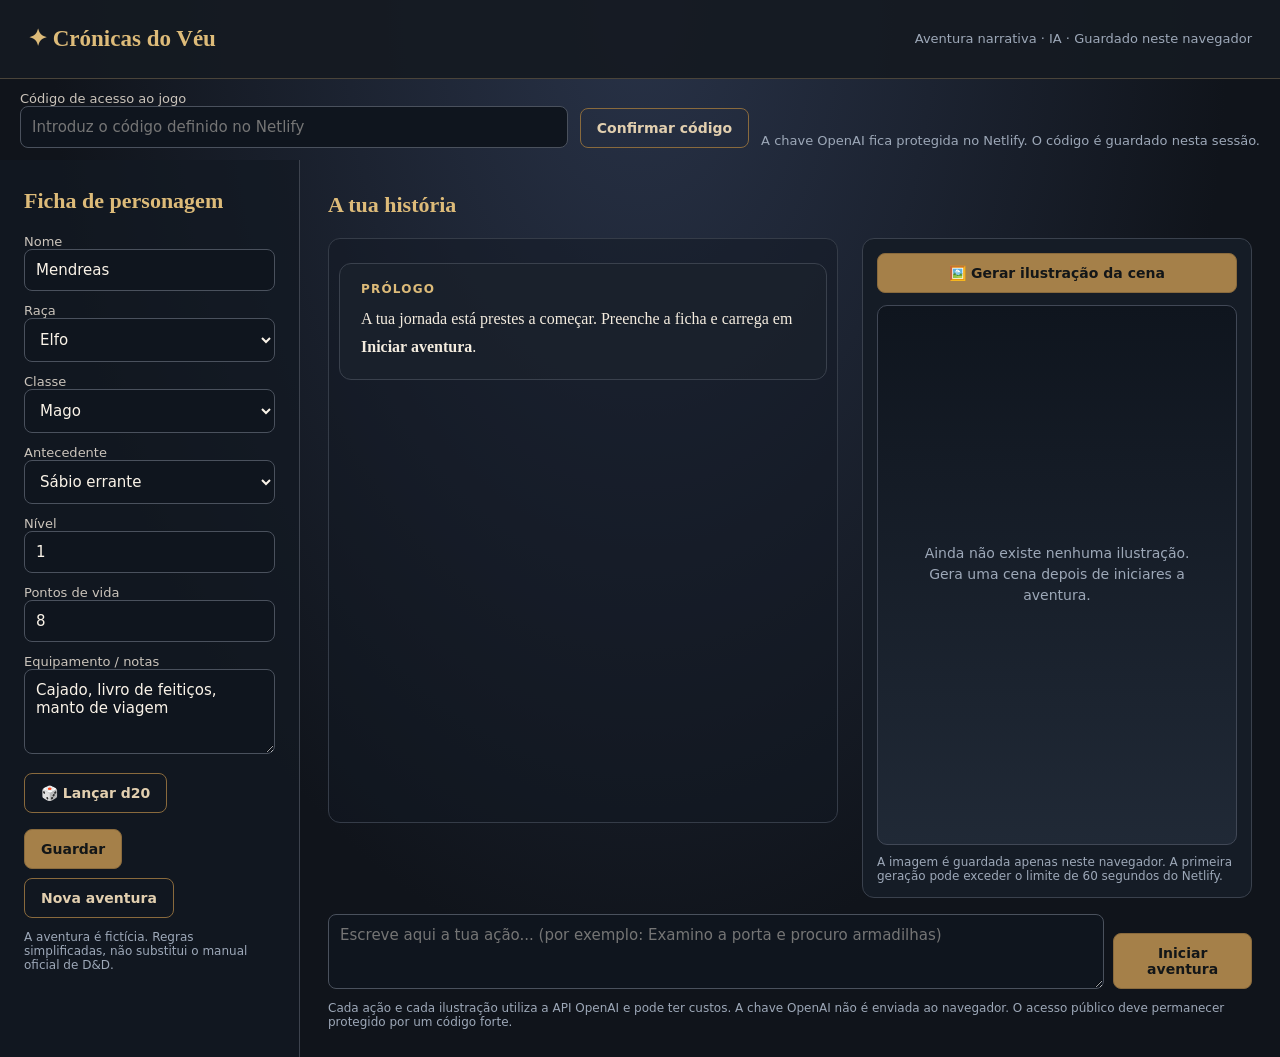
==== public/index.html @ f206622a "Add files via upload" ====
<!DOCTYPE html><html lang="pt"><head><meta charset="UTF-8"><meta name="viewport" content="width=device-width, initial-scale=1"><title>Crónicas do Véu — Aventura IA</title><style>
:root{color-scheme:dark;--gold:#ddbb79;--bg:#10141b;--panel:#1b222c;--muted:#9da8b8}*{box-sizing:border-box}body{margin:0;background:radial-gradient(ellipse at top,#283247,#10141b 65%);font:16px/1.55 Georgia,serif;color:#f4ecdf}header{padding:21px 28px;border-bottom:1px solid #4a443a;background:#151a22ee;display:flex;justify-content:space-between;gap:10px;align-items:center}header strong{font-size:23px;color:var(--gold)}header span,.muted{color:var(--muted);font:13px system-ui}main{display:grid;grid-template-columns:300px 1fr;max-width:1500px;margin:auto;min-height:calc(100vh - 77px)}aside{padding:24px;border-right:1px solid #3d434e;background:#131923bb}section{padding:28px;min-width:0}h2{font-size:22px;color:var(--gold);margin:0 0 16px}label{display:block;color:#cbc4bb;font:13px system-ui;margin-top:12px}input,select,textarea{width:100%;border:1px solid #4a515d;background:#0f151e;border-radius:8px;color:#faf3e8;padding:11px;font:15px system-ui}textarea{min-height:85px;resize:vertical}button{border:1px solid #896a3d;border-radius:8px;background:#a58049;color:#131618;padding:11px 16px;font-weight:700;cursor:pointer;font:600 14px system-ui}button:hover{filter:brightness(1.13)}button:disabled{opacity:.5;cursor:wait}.secondary{color:#e2cfaf;background:transparent}.buttons{display:flex;gap:9px;flex-wrap:wrap;margin-top:16px}.content-grid{display:grid;grid-template-columns:minmax(380px,850px) minmax(260px,420px);gap:24px;align-items:start;max-width:1300px;margin:auto}.scroll{height:calc(100vh - 315px);min-height:320px;overflow-y:auto;padding:10px;border:1px solid #353c48;border-radius:12px;background:#1118227a}.message{margin:14px 0;padding:18px 21px;border:1px solid #3a414d;border-radius:12px;background:#1b222cd9;white-space:pre-wrap;line-height:1.75}.message.user{background:#292b30;border-color:#685b48}.speaker{font:700 12px system-ui;letter-spacing:1.2px;color:var(--gold);margin-bottom:9px;text-transform:uppercase}.composer{max-width:1300px;margin:16px auto 0;display:flex;align-items:flex-end;gap:9px}.composer textarea{min-height:75px}small{color:#9da8b8}.hp{font:16px system-ui;color:#e2c489}#notice{margin:10px auto;max-width:1300px;color:#edc38c;font:13px system-ui}#dice{font:700 18px system-ui;color:#ddbb79}footer{padding-top:12px;color:#9da8b8;font:12px system-ui}.art-panel{border:1px solid #3a414d;border-radius:12px;background:#151c26;padding:14px;position:sticky;top:20px}.art-box{aspect-ratio:2/3;border-radius:10px;border:1px solid #414856;overflow:hidden;background:linear-gradient(180deg,#0f151e,#202936);display:flex;align-items:center;justify-content:center}.art-box img{width:100%;height:100%;object-fit:cover;display:block}.art-placeholder{padding:20px;text-align:center;color:#9da8b8;font:14px system-ui;line-height:1.5}.panel-note{font:12px system-ui;color:#9da8b8;margin-top:10px}.full{width:100%}@media(max-width:1100px){.content-grid{grid-template-columns:1fr}.art-panel{position:static}.scroll{height:52vh;min-height:300px}} @media(max-width:800px){main{display:block}aside{border-right:0;border-bottom:1px solid #3a414d}section{padding:16px}header{padding:15px}header strong{font-size:19px}}
</style></head><body><header><strong>✦ Crónicas do Véu</strong><span>Aventura narrativa · IA · Guardado neste navegador</span></header><div style="max-width:1500px;margin:12px auto;padding:0 20px;display:flex;gap:12px;align-items:end;flex-wrap:wrap"><label style="margin:0;flex:1;min-width:180px">Código de acesso ao jogo<input id="access" type="password" placeholder="Introduz o código definido no Netlify" autocomplete="off"></label><button id="accessSave" class="secondary">Confirmar código</button><span class="muted">A chave OpenAI fica protegida no Netlify. O código é guardado nesta sessão.</span></div><main><aside><h2>Ficha de personagem</h2><label>Nome<input id="name" value="Mendreas"></label><label>Raça<select id="race"><option>Elfo</option><option>Humano</option><option>Anão</option><option>Halfling</option><option>Draconato</option></select></label><label>Classe<select id="cls"><option>Mago</option><option>Guerreiro</option><option>Ladino</option><option>Clérigo</option><option>Patrulheiro</option><option>Bardo</option></select></label><label>Antecedente<select id="background"><option>Sábio errante</option><option>Explorador</option><option>Nobre</option><option>Artesão</option><option>Soldado</option></select></label><label>Nível<input id="level" type="number" min="1" max="20" value="1"></label><label>Pontos de vida<input id="hp" type="number" min="0" value="8"></label><label>Equipamento / notas<textarea id="notes">Cajado, livro de feitiços, manto de viagem</textarea></label><div class="buttons"><button class="secondary" id="roll">🎲 Lançar d20</button><span id="dice"></span></div><div class="buttons"><button id="save">Guardar</button><button id="new" class="secondary">Nova aventura</button></div><footer>A aventura é fictícia. Regras simplificadas, não substitui o manual oficial de D&D.</footer></aside><section><h2>A tua história</h2><div class="content-grid"><div><div class="scroll" id="chat"><div class="message"><div class="speaker">Prólogo</div>A tua jornada está prestes a começar. Preenche a ficha e carrega em <b>Iniciar aventura</b>.</div></div></div><div class="art-panel"><div class="buttons" style="margin-top:0;margin-bottom:12px"><button id="genimg" class="full">🖼️ Gerar ilustração da cena</button></div><div class="art-box" id="artBox"><div class="art-placeholder">Ainda não existe nenhuma ilustração.<br>Gera uma cena depois de iniciares a aventura.</div></div><div class="panel-note">A imagem é guardada apenas neste navegador. A primeira geração pode exceder o limite de 60 segundos do Netlify.</div></div></div><div id="notice"></div><div class="composer"><textarea id="action" placeholder="Escreve aqui a tua ação... (por exemplo: Examino a porta e procuro armadilhas)"></textarea><button id="send">Iniciar aventura</button></div><footer style="max-width:1300px;margin:auto">Cada ação e cada ilustração utiliza a API OpenAI e pode ter custos. A chave OpenAI não é enviada ao navegador. O acesso público deve permanecer protegido por um código forte.</footer></section></main><script>
const $=id=>document.getElementById(id);
let messages=[],busy=false,currentImage='',lastIllustratedAt=0;
const STORE='cronicas-do-veu-netlify-v1';
$('access').value=sessionStorage.getItem('dnd-game-code')||'';
$('accessSave').onclick=()=>{sessionStorage.setItem('dnd-game-code',$('access').value.trim());$('notice').textContent='Código de acesso registado nesta sessão.';};
const character=()=>({nome:$('name').value,raca:$('race').value,classe:$('cls').value,antecedente:$('background').value,nivel:Number($('level').value),pv:Number($('hp').value),equipamento:$('notes').value});
function fill(c){if(!c)return;for(const [id,key] of [['name','nome'],['race','raca'],['cls','classe'],['background','antecedente'],['level','nivel'],['hp','pv'],['notes','equipamento']])if(c[key]!==undefined)$(id).value=c[key];}
function render(){const box=$('chat');box.replaceChildren();if(!messages.length)box.innerHTML='<div class="message"><div class="speaker">Prólogo</div>A tua jornada está prestes a começar. Preenche a ficha e carrega em <b>Iniciar aventura</b>.</div>';for(const m of messages){const div=document.createElement('div');div.className='message '+m.role;const title=document.createElement('div');title.className='speaker';title.textContent=m.role==='assistant'?'Mestre de Jogo':'A tua ação';const t=document.createElement('div');t.textContent=m.content;div.append(title,t);box.append(div)}box.scrollTop=box.scrollHeight;$('send').textContent=messages.length?'Enviar ação':'Iniciar aventura';}
function renderImage(){const box=$('artBox');box.replaceChildren();if(!currentImage){box.innerHTML='<div class="art-placeholder">Ainda não existe nenhuma ilustração.<br>Gera uma cena depois de iniciares a aventura.</div>';return;}const img=document.createElement('img');img.src=currentImage;img.alt='Ilustração da cena atual';box.append(img);}
async function request(url,data){const code=$('access').value.trim();if(!code)throw Error('Introduz primeiro o código de acesso definido no Netlify.');sessionStorage.setItem('dnd-game-code',code);let r;try{r=await fetch(url,{method:'POST',headers:{'Content-Type':'application/json','x-game-code':code},body:JSON.stringify(data)});}catch(e){throw Error('Não foi possível comunicar com o servidor. '+e.message)}let j;try{j=await r.json()}catch(e){throw Error('Resposta inválida do Netlify. A função pode ter excedido o limite de tempo.')}if(!r.ok)throw Error(j.error||`Erro ${r.status}`);return j;}
function openDB(){return new Promise((resolve,reject)=>{const q=indexedDB.open('dnd-cronicas-images',1);q.onupgradeneeded=()=>q.result.createObjectStore('images');q.onsuccess=()=>resolve(q.result);q.onerror=()=>reject(q.error);})}
async function saveImage(img){const db=await openDB();return new Promise((resolve,reject)=>{const tx=db.transaction('images','readwrite');tx.objectStore('images').put(img,'last');tx.oncomplete=()=>{db.close();resolve()};tx.onerror=()=>reject(tx.error);})}
async function loadImage(){const db=await openDB();return new Promise((resolve,reject)=>{const tx=db.transaction('images','readonly');const q=tx.objectStore('images').get('last');q.onsuccess=()=>{db.close();resolve(q.result||'')};q.onerror=()=>reject(q.error);})}
async function save(){localStorage.setItem(STORE,JSON.stringify({character:character(),messages}));$('notice').textContent='Aventura guardada neste navegador.';}
$('send').onclick=async()=>{if(busy)return;const action=$('action').value.trim()||(messages.length?'':'Começa uma nova aventura de fantasia com um mistério emocionante e escolhas iniciais.');if(!action)return;$('action').value='';const prior=messages.slice();messages.push({role:'user',content:action});render();busy=true;$('send').disabled=true;$('genimg').disabled=true;$('notice').textContent='O Mestre de Jogo está a preparar a cena...';try{const response=await request('/api/story',{character:character(),messages});messages.push({role:'assistant',content:response.text});render();await save()}catch(e){messages=prior;render();$('action').value=action;$('notice').textContent=e.message}finally{busy=false;$('send').disabled=false;$('genimg').disabled=false;}};
$('action').addEventListener('keydown',e=>{if(e.key==='Enter'&&e.ctrlKey){e.preventDefault();$('send').click();}});
$('save').onclick=()=>save().catch(e=>$('notice').textContent=e.message);
$('new').onclick=async()=>{if(!confirm('Começar de novo? O progresso anterior guardado neste navegador será substituído.'))return;messages=[];currentImage='';render();renderImage();await save();await saveImage('')};
$('roll').onclick=()=>{$('dice').textContent=String(Math.floor(Math.random()*20)+1);};
$('genimg').onclick=async()=>{if(busy)return;if(!messages.some(m=>m.role==='assistant')){$('notice').textContent='Inicia primeiro a aventura para haver uma cena a ilustrar.';return;}busy=true;$('send').disabled=true;$('genimg').disabled=true;$('notice').textContent='A gerar ilustração...';try{const response=await request('/api/image',{character:character(),messages});currentImage=response.image_data;renderImage();await saveImage(currentImage);$('notice').textContent='Ilustração gerada e guardada neste navegador.'}catch(e){$('notice').textContent=e.message+' Se a geração demorou mais de 60 segundos, esta versão pode precisar de processamento assíncrono.'}finally{busy=false;$('send').disabled=false;$('genimg').disabled=false;}};
(async()=>{try{const s=JSON.parse(localStorage.getItem(STORE)||'{}');fill(s.character);messages=Array.isArray(s.messages)?s.messages:[];render();currentImage=await loadImage();renderImage();}catch(e){$('notice').textContent='Não foi possível recuperar a gravação: '+e.message;}})();
</script></body></html>
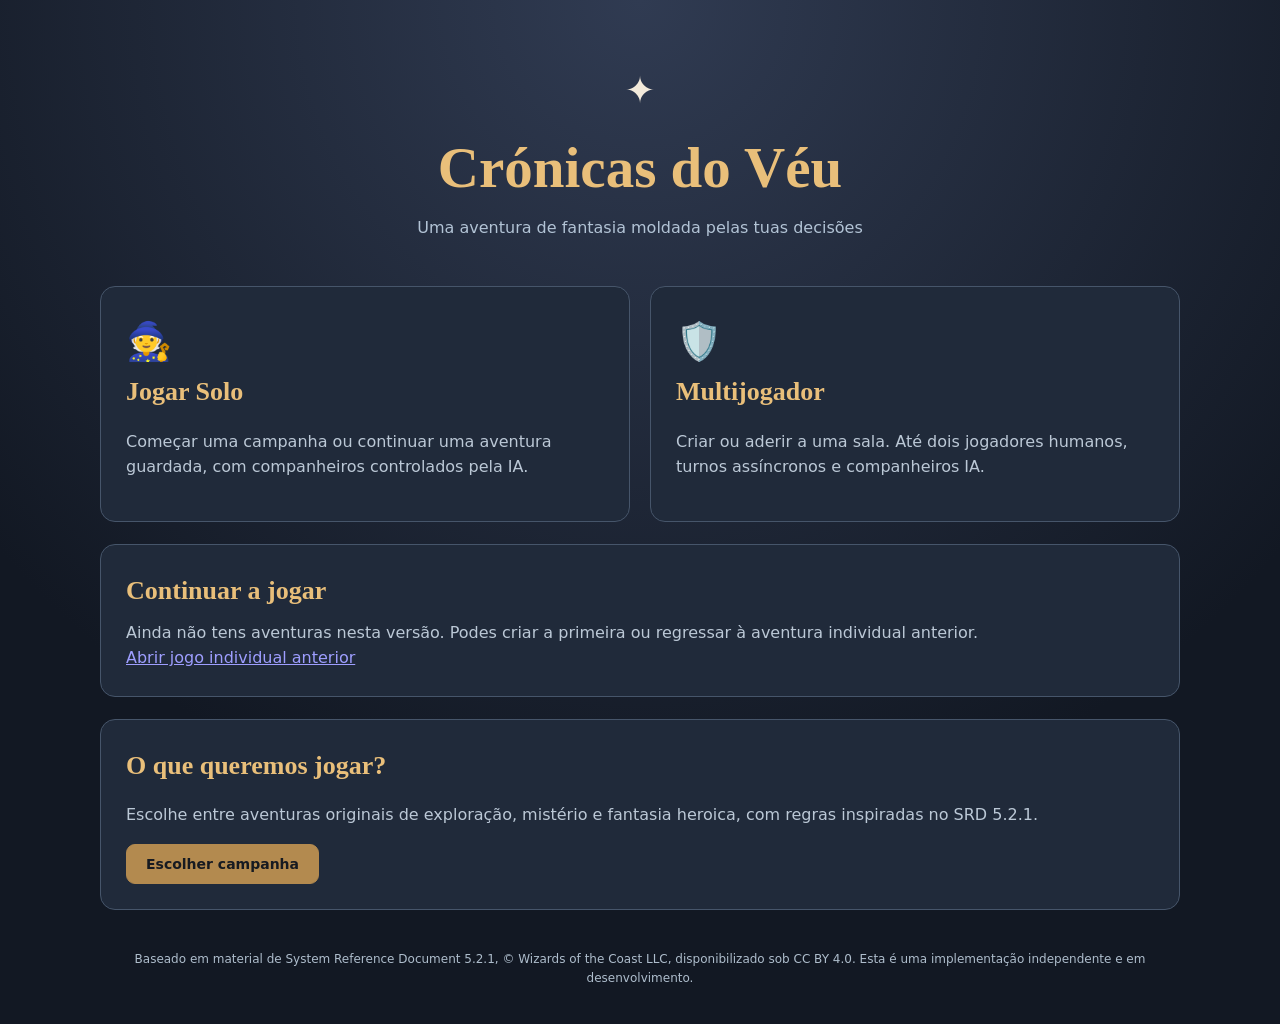
==== commit 8b908c2e: "Introduce unified home screen for solo and multiplayer plus saved campaigns" ====
--- a/public/index.html
+++ b/public/index.html
@@ -1,25 +1,24 @@
-<!DOCTYPE html><html lang="pt"><head><meta charset="UTF-8"><meta name="viewport" content="width=device-width, initial-scale=1"><title>Crónicas do Véu — Aventura IA</title><style>
-:root{color-scheme:dark;--gold:#ddbb79;--bg:#10141b;--panel:#1b222c;--muted:#9da8b8}*{box-sizing:border-box}body{margin:0;background:radial-gradient(ellipse at top,#283247,#10141b 65%);font:16px/1.55 Georgia,serif;color:#f4ecdf}header{padding:21px 28px;border-bottom:1px solid #4a443a;background:#151a22ee;display:flex;justify-content:space-between;gap:10px;align-items:center}header strong{font-size:23px;color:var(--gold)}header span,.muted{color:var(--muted);font:13px system-ui}main{display:grid;grid-template-columns:300px 1fr;max-width:1500px;margin:auto;min-height:calc(100vh - 77px)}aside{padding:24px;border-right:1px solid #3d434e;background:#131923bb}section{padding:28px;min-width:0}h2{font-size:22px;color:var(--gold);margin:0 0 16px}label{display:block;color:#cbc4bb;font:13px system-ui;margin-top:12px}input,select,textarea{width:100%;border:1px solid #4a515d;background:#0f151e;border-radius:8px;color:#faf3e8;padding:11px;font:15px system-ui}textarea{min-height:85px;resize:vertical}button{border:1px solid #896a3d;border-radius:8px;background:#a58049;color:#131618;padding:11px 16px;font-weight:700;cursor:pointer;font:600 14px system-ui}button:hover{filter:brightness(1.13)}button:disabled{opacity:.5;cursor:wait}.secondary{color:#e2cfaf;background:transparent}.buttons{display:flex;gap:9px;flex-wrap:wrap;margin-top:16px}.content-grid{display:grid;grid-template-columns:minmax(380px,850px) minmax(260px,420px);gap:24px;align-items:start;max-width:1300px;margin:auto}.scroll{height:calc(100vh - 315px);min-height:320px;overflow-y:auto;padding:10px;border:1px solid #353c48;border-radius:12px;background:#1118227a}.message{margin:14px 0;padding:18px 21px;border:1px solid #3a414d;border-radius:12px;background:#1b222cd9;white-space:pre-wrap;line-height:1.75}.message.user{background:#292b30;border-color:#685b48}.speaker{font:700 12px system-ui;letter-spacing:1.2px;color:var(--gold);margin-bottom:9px;text-transform:uppercase}.composer{max-width:1300px;margin:16px auto 0;display:flex;align-items:flex-end;gap:9px}.composer textarea{min-height:75px}small{color:#9da8b8}.hp{font:16px system-ui;color:#e2c489}#notice{margin:10px auto;max-width:1300px;color:#edc38c;font:13px system-ui}#dice{font:700 18px system-ui;color:#ddbb79}footer{padding-top:12px;color:#9da8b8;font:12px system-ui}.art-panel{border:1px solid #3a414d;border-radius:12px;background:#151c26;padding:14px;position:sticky;top:20px}.art-box{aspect-ratio:2/3;border-radius:10px;border:1px solid #414856;overflow:hidden;background:linear-gradient(180deg,#0f151e,#202936);display:flex;align-items:center;justify-content:center}.art-box img{width:100%;height:100%;object-fit:cover;display:block}.art-placeholder{padding:20px;text-align:center;color:#9da8b8;font:14px system-ui;line-height:1.5}.panel-note{font:12px system-ui;color:#9da8b8;margin-top:10px}.full{width:100%}@media(max-width:1100px){.content-grid{grid-template-columns:1fr}.art-panel{position:static}.scroll{height:52vh;min-height:300px}} @media(max-width:800px){main{display:block}aside{border-right:0;border-bottom:1px solid #3a414d}section{padding:16px}header{padding:15px}header strong{font-size:19px}}
-</style></head><body><header><strong>✦ Crónicas do Véu</strong><span>Aventura narrativa · IA · Guardado neste navegador</span></header><div style="max-width:1500px;margin:12px auto;padding:0 20px;display:flex;gap:12px;align-items:end;flex-wrap:wrap"><label style="margin:0;flex:1;min-width:180px">Código de acesso ao jogo<input id="access" type="password" placeholder="Introduz o código definido no Netlify" autocomplete="off"></label><button id="accessSave" class="secondary">Confirmar código</button><span class="muted">A chave OpenAI fica protegida no Netlify. O código é guardado nesta sessão.</span></div><main><aside><h2>Ficha de personagem</h2><label>Nome<input id="name" value="Mendreas"></label><label>Raça<select id="race"><option>Elfo</option><option>Humano</option><option>Anão</option><option>Halfling</option><option>Draconato</option></select></label><label>Classe<select id="cls"><option>Mago</option><option>Guerreiro</option><option>Ladino</option><option>Clérigo</option><option>Patrulheiro</option><option>Bardo</option></select></label><label>Antecedente<select id="background"><option>Sábio errante</option><option>Explorador</option><option>Nobre</option><option>Artesão</option><option>Soldado</option></select></label><label>Nível<input id="level" type="number" min="1" max="20" value="1"></label><label>Pontos de vida<input id="hp" type="number" min="0" value="8"></label><label>Equipamento / notas<textarea id="notes">Cajado, livro de feitiços, manto de viagem</textarea></label><div class="buttons"><button class="secondary" id="roll">🎲 Lançar d20</button><span id="dice"></span></div><div class="buttons"><button id="save">Guardar</button><button id="new" class="secondary">Nova aventura</button></div><footer>A aventura é fictícia. Regras simplificadas, não substitui o manual oficial de D&D.</footer></aside><section><h2>A tua história</h2><div class="content-grid"><div><div class="scroll" id="chat"><div class="message"><div class="speaker">Prólogo</div>A tua jornada está prestes a começar. Preenche a ficha e carrega em <b>Iniciar aventura</b>.</div></div></div><div class="art-panel"><div class="buttons" style="margin-top:0;margin-bottom:12px"><button id="genimg" class="full">🖼️ Gerar ilustração da cena</button></div><div class="art-box" id="artBox"><div class="art-placeholder">Ainda não existe nenhuma ilustração.<br>Gera uma cena depois de iniciares a aventura.</div></div><div class="panel-note">A imagem é guardada apenas neste navegador. A primeira geração pode exceder o limite de 60 segundos do Netlify.</div></div></div><div id="notice"></div><div class="composer"><textarea id="action" placeholder="Escreve aqui a tua ação... (por exemplo: Examino a porta e procuro armadilhas)"></textarea><button id="send">Iniciar aventura</button></div><footer style="max-width:1300px;margin:auto">Cada ação e cada ilustração utiliza a API OpenAI e pode ter custos. A chave OpenAI não é enviada ao navegador. O acesso público deve permanecer protegido por um código forte.</footer></section></main><script>
-const $=id=>document.getElementById(id);
-let messages=[],busy=false,currentImage='',lastIllustratedAt=0;
-const STORE='cronicas-do-veu-netlify-v1';
-$('access').value=sessionStorage.getItem('dnd-game-code')||'';
-$('accessSave').onclick=()=>{sessionStorage.setItem('dnd-game-code',$('access').value.trim());$('notice').textContent='Código de acesso registado nesta sessão.';};
-const character=()=>({nome:$('name').value,raca:$('race').value,classe:$('cls').value,antecedente:$('background').value,nivel:Number($('level').value),pv:Number($('hp').value),equipamento:$('notes').value});
-function fill(c){if(!c)return;for(const [id,key] of [['name','nome'],['race','raca'],['cls','classe'],['background','antecedente'],['level','nivel'],['hp','pv'],['notes','equipamento']])if(c[key]!==undefined)$(id).value=c[key];}
-function render(){const box=$('chat');box.replaceChildren();if(!messages.length)box.innerHTML='<div class="message"><div class="speaker">Prólogo</div>A tua jornada está prestes a começar. Preenche a ficha e carrega em <b>Iniciar aventura</b>.</div>';for(const m of messages){const div=document.createElement('div');div.className='message '+m.role;const title=document.createElement('div');title.className='speaker';title.textContent=m.role==='assistant'?'Mestre de Jogo':'A tua ação';const t=document.createElement('div');t.textContent=m.content;div.append(title,t);box.append(div)}box.scrollTop=box.scrollHeight;$('send').textContent=messages.length?'Enviar ação':'Iniciar aventura';}
-function renderImage(){const box=$('artBox');box.replaceChildren();if(!currentImage){box.innerHTML='<div class="art-placeholder">Ainda não existe nenhuma ilustração.<br>Gera uma cena depois de iniciares a aventura.</div>';return;}const img=document.createElement('img');img.src=currentImage;img.alt='Ilustração da cena atual';box.append(img);}
-async function request(url,data){const code=$('access').value.trim();if(!code)throw Error('Introduz primeiro o código de acesso definido no Netlify.');sessionStorage.setItem('dnd-game-code',code);let r;try{r=await fetch(url,{method:'POST',headers:{'Content-Type':'application/json','x-game-code':code},body:JSON.stringify(data)});}catch(e){throw Error('Não foi possível comunicar com o servidor. '+e.message)}let j;try{j=await r.json()}catch(e){throw Error('Resposta inválida do Netlify. A função pode ter excedido o limite de tempo.')}if(!r.ok)throw Error(j.error||`Erro ${r.status}`);return j;}
-function openDB(){return new Promise((resolve,reject)=>{const q=indexedDB.open('dnd-cronicas-images',1);q.onupgradeneeded=()=>q.result.createObjectStore('images');q.onsuccess=()=>resolve(q.result);q.onerror=()=>reject(q.error);})}
-async function saveImage(img){const db=await openDB();return new Promise((resolve,reject)=>{const tx=db.transaction('images','readwrite');tx.objectStore('images').put(img,'last');tx.oncomplete=()=>{db.close();resolve()};tx.onerror=()=>reject(tx.error);})}
-async function loadImage(){const db=await openDB();return new Promise((resolve,reject)=>{const tx=db.transaction('images','readonly');const q=tx.objectStore('images').get('last');q.onsuccess=()=>{db.close();resolve(q.result||'')};q.onerror=()=>reject(q.error);})}
-async function save(){localStorage.setItem(STORE,JSON.stringify({character:character(),messages}));$('notice').textContent='Aventura guardada neste navegador.';}
-$('send').onclick=async()=>{if(busy)return;const action=$('action').value.trim()||(messages.length?'':'Começa uma nova aventura de fantasia com um mistério emocionante e escolhas iniciais.');if(!action)return;$('action').value='';const prior=messages.slice();messages.push({role:'user',content:action});render();busy=true;$('send').disabled=true;$('genimg').disabled=true;$('notice').textContent='O Mestre de Jogo está a preparar a cena...';try{const response=await request('/api/story',{character:character(),messages});messages.push({role:'assistant',content:response.text});render();await save()}catch(e){messages=prior;render();$('action').value=action;$('notice').textContent=e.message}finally{busy=false;$('send').disabled=false;$('genimg').disabled=false;}};
-$('action').addEventListener('keydown',e=>{if(e.key==='Enter'&&e.ctrlKey){e.preventDefault();$('send').click();}});
-$('save').onclick=()=>save().catch(e=>$('notice').textContent=e.message);
-$('new').onclick=async()=>{if(!confirm('Começar de novo? O progresso anterior guardado neste navegador será substituído.'))return;messages=[];currentImage='';render();renderImage();await save();await saveImage('')};
-$('roll').onclick=()=>{$('dice').textContent=String(Math.floor(Math.random()*20)+1);};
-$('genimg').onclick=async()=>{if(busy)return;if(!messages.some(m=>m.role==='assistant')){$('notice').textContent='Inicia primeiro a aventura para haver uma cena a ilustrar.';return;}busy=true;$('send').disabled=true;$('genimg').disabled=true;$('notice').textContent='A gerar ilustração...';try{const response=await request('/api/image',{character:character(),messages});currentImage=response.image_data;renderImage();await saveImage(currentImage);$('notice').textContent='Ilustração gerada e guardada neste navegador.'}catch(e){$('notice').textContent=e.message+' Se a geração demorou mais de 60 segundos, esta versão pode precisar de processamento assíncrono.'}finally{busy=false;$('send').disabled=false;$('genimg').disabled=false;}};
-(async()=>{try{const s=JSON.parse(localStorage.getItem(STORE)||'{}');fill(s.character);messages=Array.isArray(s.messages)?s.messages:[];render();currentImage=await loadImage();renderImage();}catch(e){$('notice').textContent='Não foi possível recuperar a gravação: '+e.message;}})();
+<!doctype html><html lang="pt-PT"><head><meta charset="utf-8"><meta name="viewport" content="width=device-width,initial-scale=1">
+<title>Crónicas do Véu — Início</title>
+<style>
+:root{color-scheme:dark}*{box-sizing:border-box}body{margin:0;background:radial-gradient(circle at 50% 0,#303b52,#121823 70%);color:#f3eadb;font:16px/1.6 system-ui;min-height:100vh}
+main{max-width:1120px;margin:auto;padding:36px 20px}h1,h2,h3{font-family:Georgia,serif;color:#e9bf7a}h1{font-size:clamp(32px,5vw,57px);margin:2px 0}h2{font-size:26px;margin:0 0 8px}
+header{text-align:center;padding:25px 5px 45px}header p{color:#b2c3d5;margin:0}
+.tiles{display:grid;grid-template-columns:repeat(2,minmax(0,1fr));gap:20px}.tile,.panel{background:#202a3a;border:1px solid #46556a;border-radius:15px;padding:25px}.tile{display:block;text-decoration:none;color:#f4eada;transition:transform .15s}.tile:hover{transform:translateY(-3px);border-color:#c39a5d}.glyph{font-size:37px}.tile p,.muted{color:#bbc8d6}button,.button{display:inline-block;cursor:pointer;padding:11px 19px;background:#b38a4f;color:#161a21;border:1px solid #b38a4f;border-radius:9px;font-weight:700;text-decoration:none;font:600 14px system-ui}
+button.secondary{background:transparent;color:#e6c18b}section{margin:22px 0}.save{display:flex;justify-content:space-between;gap:12px;align-items:center;border-bottom:1px solid #3a485a;padding:12px 0}.save:last-child{border:0}.save small{display:block;color:#b5c5d4}footer{color:#aebdcc;font-size:12px;text-align:center;margin-top:40px}
+@media(max-width:650px){.tiles{grid-template-columns:1fr}.save{flex-direction:column;align-items:start}}
+</style></head><body><main><header><div class="glyph">✦</div><h1>Crónicas do Véu</h1><p>Uma aventura de fantasia moldada pelas tuas decisões</p></header>
+<div class="tiles">
+<a class="tile" href="/campanhas.html?modo=solo"><div class="glyph">🧙</div><h2>Jogar Solo</h2><p>Começar uma campanha ou continuar uma aventura guardada, com companheiros controlados pela IA.</p></a>
+<a class="tile" href="/multijogador.html"><div class="glyph">🛡️</div><h2>Multijogador</h2><p>Criar ou aderir a uma sala. Até dois jogadores humanos, turnos assíncronos e companheiros IA.</p></a>
+</div>
+<section class="panel"><h2>Continuar a jogar</h2><div id="saves" class="muted">A consultar as aventuras guardadas neste navegador…</div></section>
+<section class="panel"><h2>O que queremos jogar?</h2><p class="muted">Escolhe entre aventuras originais de exploração, mistério e fantasia heroica, com regras inspiradas no SRD 5.2.1.</p><a class="button" href="/campanhas.html?modo=solo">Escolher campanha</a></section>
+<footer>Baseado em material de System Reference Document 5.2.1, © Wizards of the Coast LLC, disponibilizado sob CC BY 4.0. Esta é uma implementação independente e em desenvolvimento.</footer></main>
+<script>
+const list=document.getElementById('saves');list.replaceChildren();
+const ids=JSON.parse(localStorage.getItem('cv-save-index')||'[]');
+if(!ids.length){list.textContent='Ainda não tens aventuras nesta versão. Podes criar a primeira ou regressar à aventura individual anterior.';const a=document.createElement('a');a.href='/solo.html';a.textContent='Abrir jogo individual anterior';list.append(document.createElement('br'),a)}
+for(const id of ids){let s;try{s=JSON.parse(localStorage.getItem('cv-save-'+id)||'null')}catch{}
+if(!s)continue;const row=document.createElement('div');row.className='save';const left=document.createElement('div');left.innerHTML='<strong></strong><small></small>';left.querySelector('strong').textContent=s.character?.nome||'Aventura';left.querySelector('small').textContent=(s.campaign||'Campanha')+' · '+new Date(s.updated||Date.now()).toLocaleString('pt-PT');const a=document.createElement('a');a.className='button';a.textContent='Continuar';a.href='/solo.html?save='+encodeURIComponent(id);row.append(left,a);list.append(row)}
 </script></body></html>
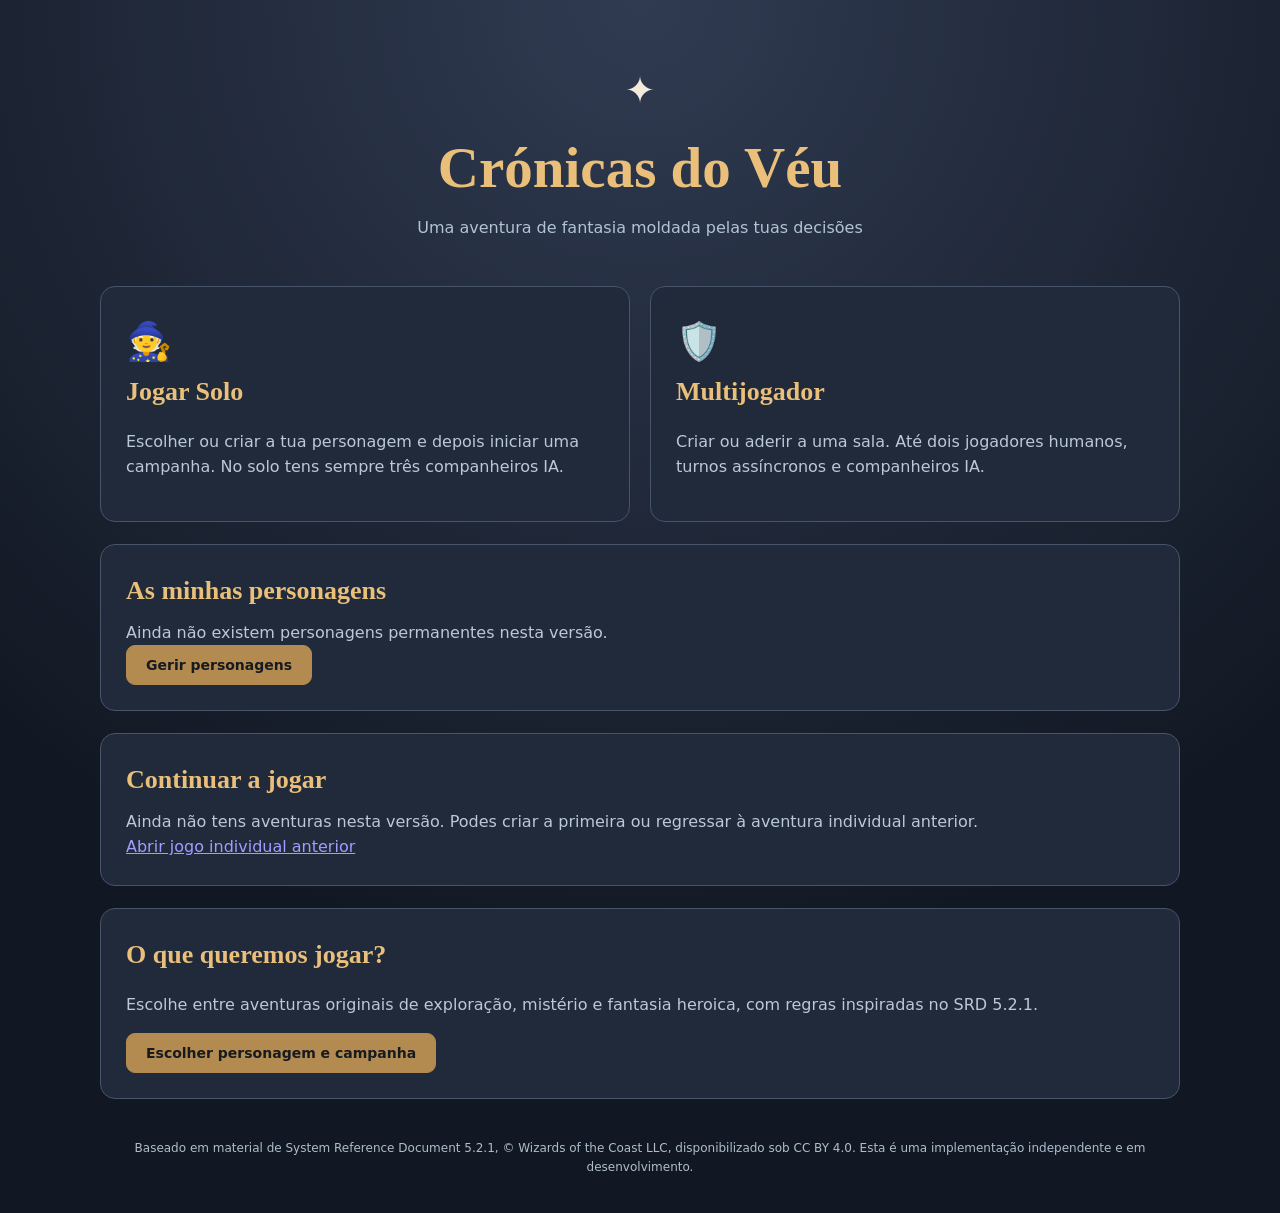
==== commit dfcb3f29: "Route solo entry to permanent characters before campaign selection" ====
--- a/public/index.html
+++ b/public/index.html
@@ -9,14 +9,15 @@
 @media(max-width:650px){.tiles{grid-template-columns:1fr}.save{flex-direction:column;align-items:start}}
 </style></head><body><main><header><div class="glyph">✦</div><h1>Crónicas do Véu</h1><p>Uma aventura de fantasia moldada pelas tuas decisões</p></header>
 <div class="tiles">
-<a class="tile" href="/campanhas.html?modo=solo"><div class="glyph">🧙</div><h2>Jogar Solo</h2><p>Começar uma campanha ou continuar uma aventura guardada, com companheiros controlados pela IA.</p></a>
+<a class="tile" href="/personagens.html"><div class="glyph">🧙</div><h2>Jogar Solo</h2><p>Escolher ou criar a tua personagem e depois iniciar uma campanha. No solo tens sempre três companheiros IA.</p></a>
 <a class="tile" href="/multijogador.html"><div class="glyph">🛡️</div><h2>Multijogador</h2><p>Criar ou aderir a uma sala. Até dois jogadores humanos, turnos assíncronos e companheiros IA.</p></a>
 </div>
-<section class="panel"><h2>Continuar a jogar</h2><div id="saves" class="muted">A consultar as aventuras guardadas neste navegador…</div></section>
-<section class="panel"><h2>O que queremos jogar?</h2><p class="muted">Escolhe entre aventuras originais de exploração, mistério e fantasia heroica, com regras inspiradas no SRD 5.2.1.</p><a class="button" href="/campanhas.html?modo=solo">Escolher campanha</a></section>
+<section class="panel"><h2>As minhas personagens</h2><div id="characters" class="muted"></div><a class="button" href="/personagens.html">Gerir personagens</a></section><section class="panel"><h2>Continuar a jogar</h2><div id="saves" class="muted">A consultar as aventuras guardadas neste navegador…</div></section>
+<section class="panel"><h2>O que queremos jogar?</h2><p class="muted">Escolhe entre aventuras originais de exploração, mistério e fantasia heroica, com regras inspiradas no SRD 5.2.1.</p><a class="button" href="/personagens.html">Escolher personagem e campanha</a></section>
 <footer>Baseado em material de System Reference Document 5.2.1, © Wizards of the Coast LLC, disponibilizado sob CC BY 4.0. Esta é uma implementação independente e em desenvolvimento.</footer></main>
 <script>
 const list=document.getElementById('saves');list.replaceChildren();
+const charList=document.getElementById('characters');const profileIds=JSON.parse(localStorage.getItem('cv-character-index')||'[]');charList.textContent=profileIds.length?profileIds.map(id=>{const x=JSON.parse(localStorage.getItem('cv-character-'+id)||'null');return x?x.nome+' · Nível '+(x.nivel||1):''}).filter(Boolean).join(' · '):'Ainda não existem personagens permanentes nesta versão.';
 const ids=JSON.parse(localStorage.getItem('cv-save-index')||'[]');
 if(!ids.length){list.textContent='Ainda não tens aventuras nesta versão. Podes criar a primeira ou regressar à aventura individual anterior.';const a=document.createElement('a');a.href='/solo.html';a.textContent='Abrir jogo individual anterior';list.append(document.createElement('br'),a)}
 for(const id of ids){let s;try{s=JSON.parse(localStorage.getItem('cv-save-'+id)||'null')}catch{}
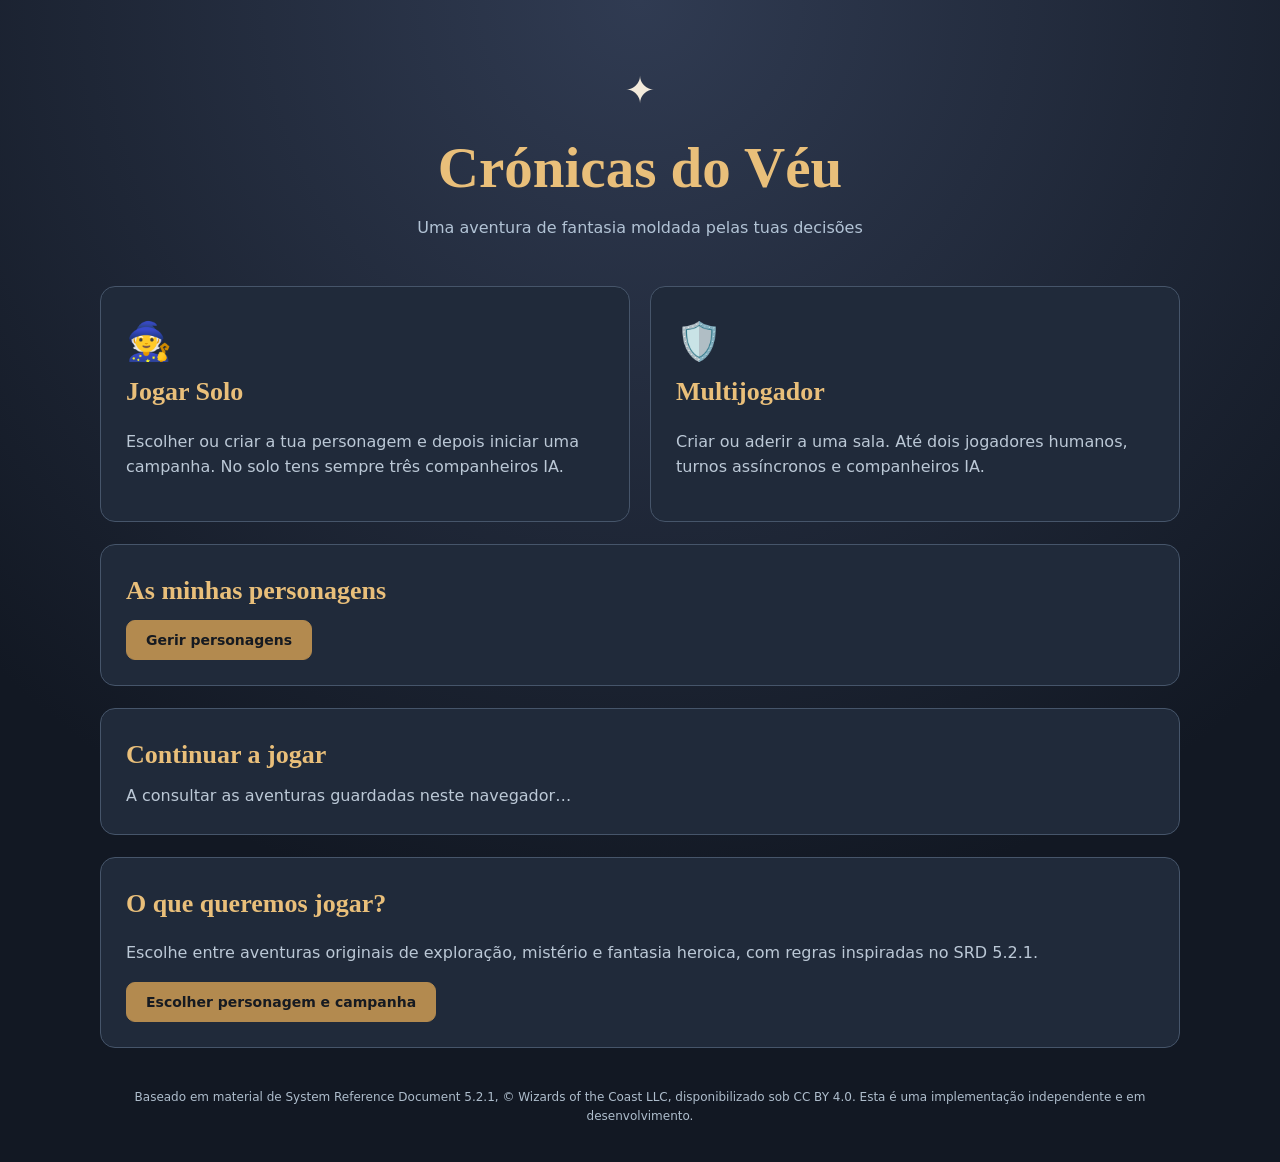
==== commit 92ad0f56: "Require account login and restore cloud state before loading public/index.html" ====
--- a/public/index.html
+++ b/public/index.html
@@ -15,7 +15,12 @@
 <section class="panel"><h2>As minhas personagens</h2><div id="characters" class="muted"></div><a class="button" href="/personagens.html">Gerir personagens</a></section><section class="panel"><h2>Continuar a jogar</h2><div id="saves" class="muted">A consultar as aventuras guardadas neste navegador…</div></section>
 <section class="panel"><h2>O que queremos jogar?</h2><p class="muted">Escolhe entre aventuras originais de exploração, mistério e fantasia heroica, com regras inspiradas no SRD 5.2.1.</p><a class="button" href="/personagens.html">Escolher personagem e campanha</a></section>
 <footer>Baseado em material de System Reference Document 5.2.1, © Wizards of the Coast LLC, disponibilizado sob CC BY 4.0. Esta é uma implementação independente e em desenvolvimento.</footer></main>
-<script>
+<script type="module">
+import {requireLogin} from '/auth-client.mjs';
+import {restorePlayerState} from '/cloud-sync.mjs';
+if(await requireLogin()){
+ try{await restorePlayerState()}catch(e){console.warn('Sincronização pendente:',e.message)}
+}
 const list=document.getElementById('saves');list.replaceChildren();
 const charList=document.getElementById('characters');const profileIds=JSON.parse(localStorage.getItem('cv-character-index')||'[]');charList.textContent=profileIds.length?profileIds.map(id=>{const x=JSON.parse(localStorage.getItem('cv-character-'+id)||'null');return x?x.nome+' · Nível '+(x.nivel||1):''}).filter(Boolean).join(' · '):'Ainda não existem personagens permanentes nesta versão.';
 const ids=JSON.parse(localStorage.getItem('cv-save-index')||'[]');
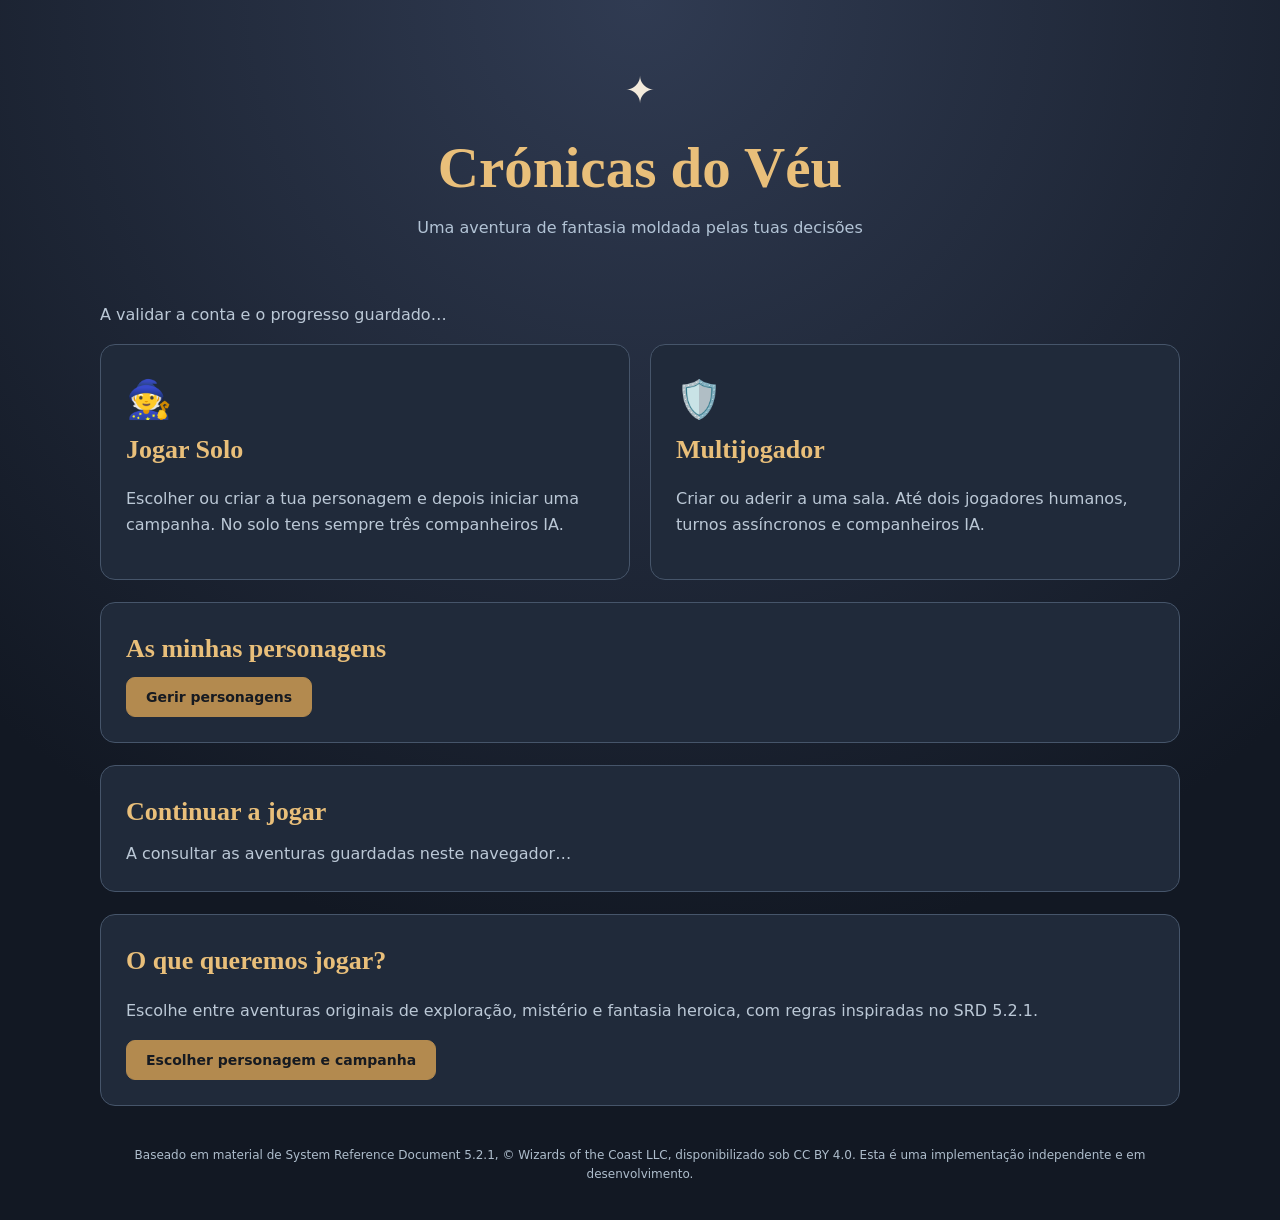
==== commit 355be796: "Display clear account and cloud sync status on home screen" ====
--- a/public/index.html
+++ b/public/index.html
@@ -8,6 +8,7 @@
 button.secondary{background:transparent;color:#e6c18b}section{margin:22px 0}.save{display:flex;justify-content:space-between;gap:12px;align-items:center;border-bottom:1px solid #3a485a;padding:12px 0}.save:last-child{border:0}.save small{display:block;color:#b5c5d4}footer{color:#aebdcc;font-size:12px;text-align:center;margin-top:40px}
 @media(max-width:650px){.tiles{grid-template-columns:1fr}.save{flex-direction:column;align-items:start}}
 </style></head><body><main><header><div class="glyph">✦</div><h1>Crónicas do Véu</h1><p>Uma aventura de fantasia moldada pelas tuas decisões</p></header>
+<p id="cloudState" class="muted" role="status">A validar a conta e o progresso guardado…</p>
 <div class="tiles">
 <a class="tile" href="/personagens.html"><div class="glyph">🧙</div><h2>Jogar Solo</h2><p>Escolher ou criar a tua personagem e depois iniciar uma campanha. No solo tens sempre três companheiros IA.</p></a>
 <a class="tile" href="/multijogador.html"><div class="glyph">🛡️</div><h2>Multijogador</h2><p>Criar ou aderir a uma sala. Até dois jogadores humanos, turnos assíncronos e companheiros IA.</p></a>
@@ -19,7 +20,8 @@
 import {requireLogin} from '/auth-client.mjs';
 import {restorePlayerState} from '/cloud-sync.mjs';
 if(await requireLogin()){
- try{await restorePlayerState()}catch(e){console.warn('Sincronização pendente:',e.message)}
+ try{await restorePlayerState();document.getElementById('cloudState').textContent='Sessão iniciada · Progresso sincronizado com a tua conta.'}
+ catch(e){document.getElementById('cloudState').textContent='Sessão iniciada · Progresso guardado apenas neste dispositivo. Falta ativar a sincronização Supabase.';console.warn('Sincronização pendente:',e.message)}
 }
 const list=document.getElementById('saves');list.replaceChildren();
 const charList=document.getElementById('characters');const profileIds=JSON.parse(localStorage.getItem('cv-character-index')||'[]');charList.textContent=profileIds.length?profileIds.map(id=>{const x=JSON.parse(localStorage.getItem('cv-character-'+id)||'null');return x?x.nome+' · Nível '+(x.nivel||1):''}).filter(Boolean).join(' · '):'Ainda não existem personagens permanentes nesta versão.';
